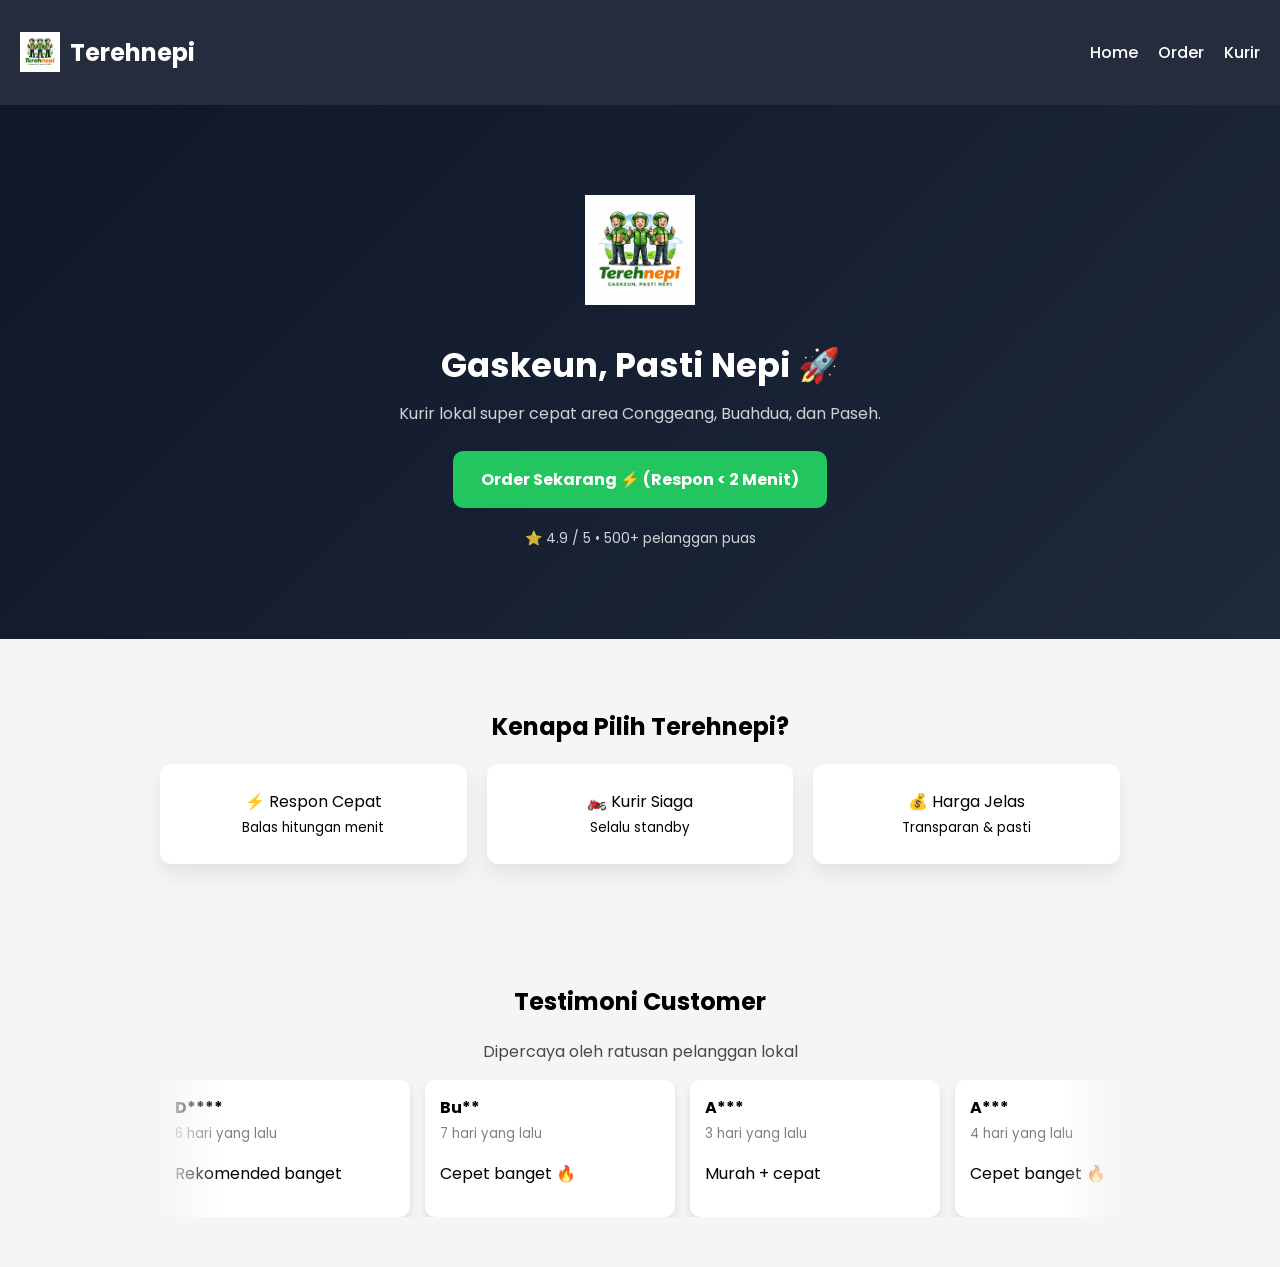
==== index.html @ 1b0d0988 "Enhance index.html with new styles and content Updated title and improved styling for various elemen" ====
<!DOCTYPE html>
<html lang="id">
<head>
<meta charset="UTF-8">
<meta name="viewport" content="width=device-width, initial-scale=1.0">
<title>Terehnepi - Kurir Lokal Cepat</title>

<link href="https://fonts.googleapis.com/css2?family=Poppins:wght@300;400;600&display=swap" rel="stylesheet">

<style>
* { box-sizing: border-box; }

body {
  margin: 0;
  font-family: 'Poppins', sans-serif;
  background: #f5f5f5;
}

/* HEADER */
header {
  background: rgba(15,23,42,0.9);
  backdrop-filter: blur(10px);
  color: white;
  padding: 15px 20px;
  display: flex;
  justify-content: space-between;
  align-items: center;
  position: sticky;
  top: 0;
  z-index: 1000;
}

.logo { display: flex; align-items: center; }
.logo img { height: 40px; margin-right: 10px; }

/* NAV */
nav { display: flex; gap: 20px; }
nav a {
  color: white;
  text-decoration: none;
  font-weight: 500;
}
nav a:hover { color: #22c55e; }

/* HAMBURGER */
.menu-toggle {
  display: none;
  font-size: 26px;
  cursor: pointer;
}

/* HERO */
.hero {
  text-align: center;
  padding: 90px 20px;
  background: linear-gradient(135deg, #0f172a, #1e293b);
  color: white;
}

.hero img { width: 110px; }

.hero h2 {
  font-size: 34px;
  margin-bottom: 10px;
}

.hero p {
  opacity: 0.8;
  max-width: 500px;
  margin: auto;
}

/* CTA */
.btn {
  background: #22c55e;
  padding: 16px 28px;
  color: white;
  border-radius: 10px;
  display: inline-block;
  margin-top: 25px;
  text-decoration: none;
  font-weight: bold;
  transition: 0.2s;
}

.btn:hover {
  background: #16a34a;
  transform: translateY(-2px);
}

/* TRUST */
.trust {
  margin-top: 20px;
  font-size: 14px;
  opacity: 0.8;
}

/* CONTAINER */
.container {
  padding: 50px 20px;
  max-width: 1000px;
  margin: auto;
}

.title { text-align: center; margin-bottom: 20px; }

/* GRID */
.services {
  display: grid;
  grid-template-columns: repeat(3, 1fr);
  gap: 20px;
}

/* CARD */
.card {
  background: white;
  padding: 25px;
  border-radius: 12px;
  text-align: center;
  box-shadow: 0 10px 20px rgba(0,0,0,0.08);
}

/* TESTIMONI */
.testimoni-wrapper {
  overflow: hidden;
  position: relative;
}

.testimoni-wrapper::before,
.testimoni-wrapper::after {
  content: "";
  position: absolute;
  top: 0;
  width: 60px;
  height: 100%;
  z-index: 2;
}

.testimoni-wrapper::before {
  left: 0;
  background: linear-gradient(to right, #f5f5f5, transparent);
}

.testimoni-wrapper::after {
  right: 0;
  background: linear-gradient(to left, #f5f5f5, transparent);
}

.testimoni-track {
  display: flex;
  gap: 15px;
  width: max-content;
  animation: jalan 120s linear infinite;
}

.testimoni-card {
  min-width: 250px;
  background: white;
  padding: 15px;
  border-radius: 10px;
  box-shadow: 0 5px 10px rgba(0,0,0,0.1);
}

.testimoni-card small {
  color: gray;
}

/* ANIMASI */
@keyframes jalan {
  from { transform: translateX(0); }
  to { transform: translateX(-50%); }
}

/* MOBILE */
@media(max-width:768px) {
  .menu-toggle { display: block; }

  nav {
    position: fixed;
    top: 60px;
    left: 0;
    width: 100%;
    background: #0f172a;
    flex-direction: column;
    max-height: 0;
    overflow: hidden;
  }

  nav.active { max-height: 300px; }

  .services {
    grid-template-columns: repeat(2,1fr);
  }
}

@media(max-width:480px) {
  .services {
    grid-template-columns: 1fr;
  }

  .hero h2 {
    font-size: 24px;
  }
}
</style>
</head>

<body>

<header>
  <div class="logo">
    <img src="logo.png">
    <h2>Terehnepi</h2>
  </div>

  <div class="menu-toggle" onclick="toggleMenu()" id="menuBtn">☰</div>

  <nav id="navMenu">
    <a href="index.html">Home</a>
    <a href="order.html">Order</a>
    <a href="kurir.html">Kurir</a>
  </nav>
</header>

<section class="hero">
  <img src="logo.png">
  <h2>Gaskeun, Pasti Nepi 🚀</h2>
  <p>Kurir lokal super cepat area Conggeang, Buahdua, dan Paseh.</p>

  <a href="order.html" class="btn">
    Order Sekarang ⚡ (Respon < 2 Menit)
  </a>

  <div class="trust">
    ⭐ 4.9 / 5 • 500+ pelanggan puas
  </div>
</section>

<div class="container">
  <h2 class="title">Kenapa Pilih Terehnepi?</h2>

  <div class="services">
    <div class="card">⚡ Respon Cepat<br><small>Balas hitungan menit</small></div>
    <div class="card">🏍️ Kurir Siaga<br><small>Selalu standby</small></div>
    <div class="card">💰 Harga Jelas<br><small>Transparan & pasti</small></div>
  </div>
</div>

<div class="container">
  <h2 class="title">Testimoni Customer</h2>

  <p style="text-align:center; opacity:0.7;">
    Dipercaya oleh ratusan pelanggan lokal
  </p>

  <div class="testimoni-wrapper" id="wrapper">
    <div class="testimoni-track" id="testimoniList"></div>
  </div>
</div>

<script>
// NAV
function toggleMenu() {
  const nav = document.getElementById("navMenu");
  const btn = document.getElementById("menuBtn");

  nav.classList.toggle("active");
  btn.innerHTML = nav.classList.contains("active") ? "✕" : "☰";
}

// TESTIMONI
const namaRandom = ["A***","Bu**","Ri**","Sa***","D****","A****","Ri****","Faj**","Pu***","De**"];
const komentar = [
  "Cepet banget 🔥",
  "Kurirnya ramah 👍",
  "Murah + cepat",
  "Langganan sih ini",
  "Mantap poll",
  "Driver santuy",
  "Rekomended banget",
  "Top service 🔥"
];

const list = document.getElementById("testimoniList");

let html = "";

for (let i = 0; i < 50; i++) {
  let nama = namaRandom[Math.floor(Math.random()*namaRandom.length)];
  let komen = komentar[Math.floor(Math.random()*komentar.length)];
  let hari = Math.floor(Math.random()*7)+1;

  html += `
    <div class="testimoni-card">
      <b>${nama}</b><br>
      <small>${hari} hari yang lalu</small>
      <p>${komen}</p>
    </div>
  `;
}

list.innerHTML = html + html;

// PAUSE
const wrapper = document.getElementById("wrapper");

wrapper.addEventListener("mouseenter", () => {
  list.style.animationPlayState = "paused";
});
wrapper.addEventListener("mouseleave", () => {
  list.style.animationPlayState = "running";
});
</script>

</body>
</html>
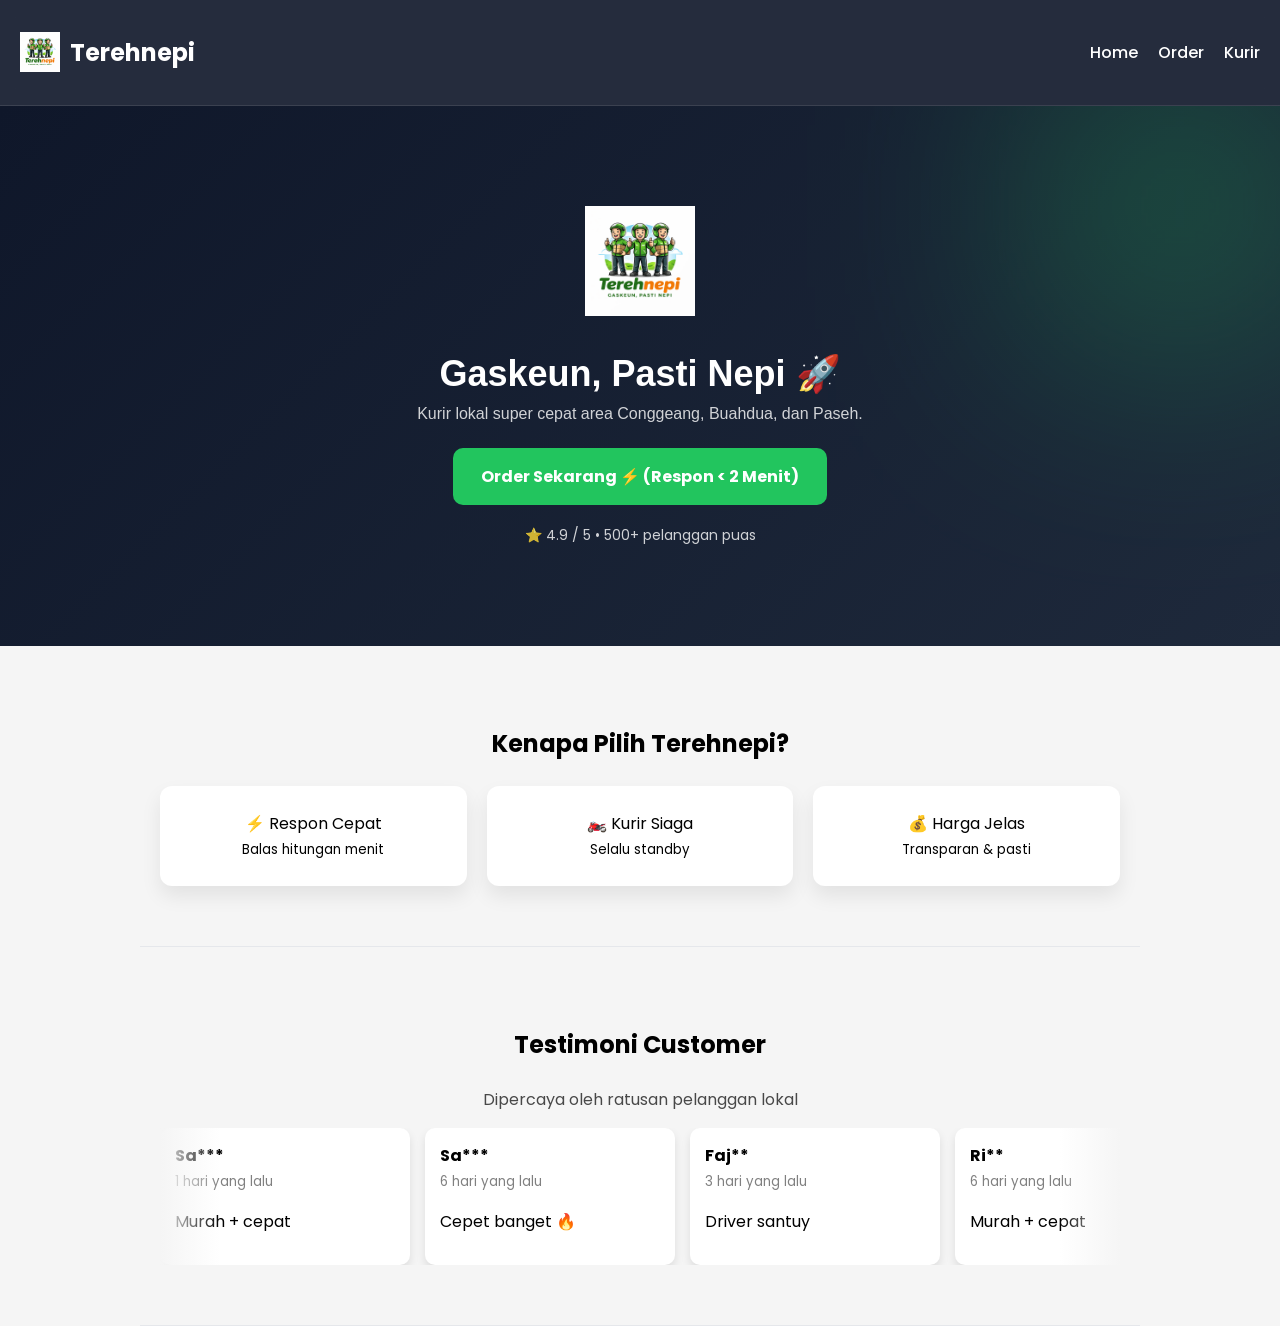
==== commit af7cf48e: "Enhance styles and layout in index.html" ====
--- a/index.html
+++ b/index.html
@@ -28,6 +28,7 @@
   position: sticky;
   top: 0;
   z-index: 1000;
+  border-bottom: 1px solid rgba(255,255,255,0.1);
 }
 
 .logo { display: flex; align-items: center; }
@@ -39,6 +40,7 @@
   color: white;
   text-decoration: none;
   font-weight: 500;
+  transition: 0.2s;
 }
 nav a:hover { color: #22c55e; }
 
@@ -52,22 +54,39 @@
 /* HERO */
 .hero {
   text-align: center;
-  padding: 90px 20px;
+  padding: 100px 20px;
   background: linear-gradient(135deg, #0f172a, #1e293b);
   color: white;
+  position: relative;
+  overflow: hidden;
+}
+
+/* glow effect */
+.hero::after {
+  content: "";
+  position: absolute;
+  width: 300px;
+  height: 300px;
+  background: #22c55e;
+  filter: blur(120px);
+  top: -50px;
+  right: -50px;
+  opacity: 0.3;
 }
 
 .hero img { width: 110px; }
 
 .hero h2 {
-  font-size: 34px;
+  font-size: 36px;
   margin-bottom: 10px;
+  font-weight: 600;
 }
 
 .hero p {
   opacity: 0.8;
   max-width: 500px;
   margin: auto;
+  font-weight: 300;
 }
 
 /* CTA */
@@ -80,12 +99,12 @@
   margin-top: 25px;
   text-decoration: none;
   font-weight: bold;
-  transition: 0.2s;
+  transition: 0.25s;
 }
 
 .btn:hover {
   background: #16a34a;
-  transform: translateY(-2px);
+  transform: translateY(-3px);
 }
 
 /* TRUST */
@@ -97,12 +116,13 @@
 
 /* CONTAINER */
 .container {
-  padding: 50px 20px;
+  padding: 60px 20px;
   max-width: 1000px;
   margin: auto;
-}
-
-.title { text-align: center; margin-bottom: 20px; }
+  border-bottom: 1px solid #e5e7eb;
+}
+
+.title { text-align: center; margin-bottom: 25px; }
 
 /* GRID */
 .services {
@@ -118,6 +138,11 @@
   border-radius: 12px;
   text-align: center;
   box-shadow: 0 10px 20px rgba(0,0,0,0.08);
+  transition: 0.3s;
+}
+
+.card:hover {
+  transform: translateY(-8px);
 }
 
 /* TESTIMONI */
@@ -159,6 +184,11 @@
   padding: 15px;
   border-radius: 10px;
   box-shadow: 0 5px 10px rgba(0,0,0,0.1);
+  transition: 0.3s;
+}
+
+.testimoni-card:hover {
+  transform: scale(1.05);
 }
 
 .testimoni-card small {
@@ -199,7 +229,7 @@
   }
 
   .hero h2 {
-    font-size: 24px;
+    font-size: 26px;
   }
 }
 </style>
@@ -259,7 +289,6 @@
 </div>
 
 <script>
-// NAV
 function toggleMenu() {
   const nav = document.getElementById("navMenu");
   const btn = document.getElementById("menuBtn");
@@ -301,7 +330,7 @@
 
 list.innerHTML = html + html;
 
-// PAUSE
+// pause
 const wrapper = document.getElementById("wrapper");
 
 wrapper.addEventListener("mouseenter", () => {
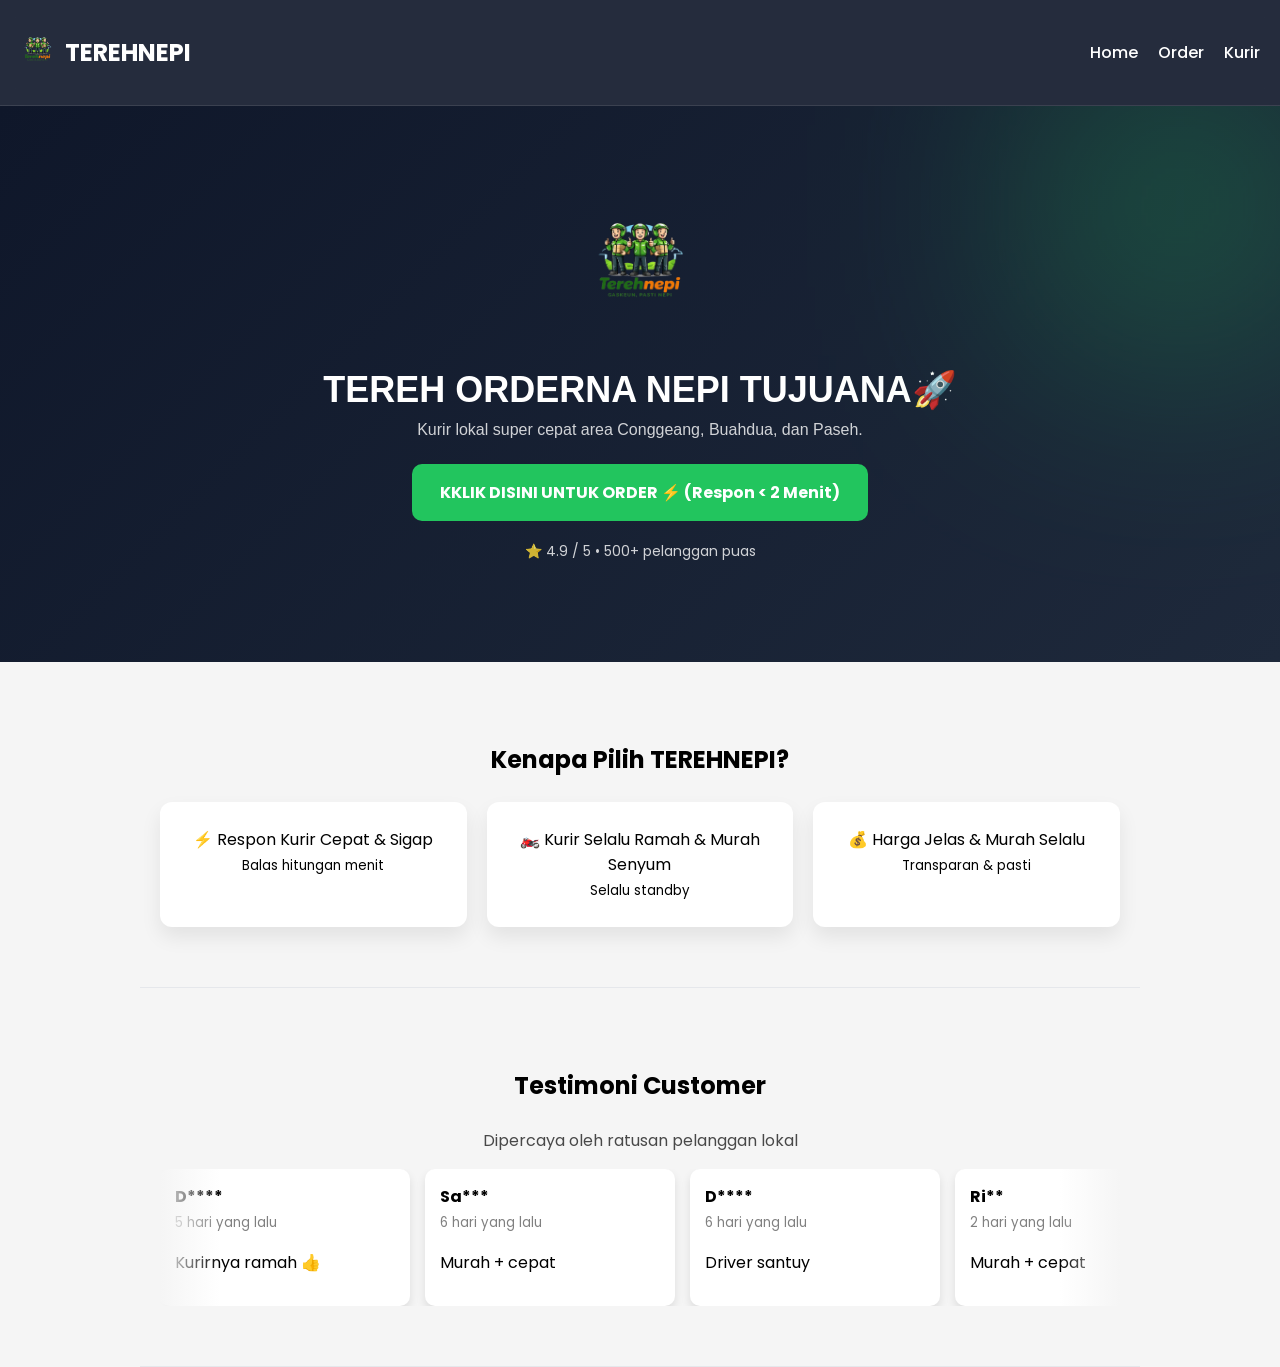
==== commit efbdeb4f: "Update title and content to uppercase for branding" ====
--- a/index.html
+++ b/index.html
@@ -3,7 +3,7 @@
 <head>
 <meta charset="UTF-8">
 <meta name="viewport" content="width=device-width, initial-scale=1.0">
-<title>Terehnepi - Kurir Lokal Cepat</title>
+<title>TEREHNEPI - Kurir Lokal Cepat</title>
 
 <link href="https://fonts.googleapis.com/css2?family=Poppins:wght@300;400;600&display=swap" rel="stylesheet">
 
@@ -240,7 +240,7 @@
 <header>
   <div class="logo">
     <img src="logo.png">
-    <h2>Terehnepi</h2>
+    <h2>TEREHNEPI</h2>
   </div>
 
   <div class="menu-toggle" onclick="toggleMenu()" id="menuBtn">☰</div>
@@ -254,11 +254,11 @@
 
 <section class="hero">
   <img src="logo.png">
-  <h2>Gaskeun, Pasti Nepi 🚀</h2>
+  <h2>TEREH ORDERNA NEPI TUJUANA🚀</h2>
   <p>Kurir lokal super cepat area Conggeang, Buahdua, dan Paseh.</p>
 
   <a href="order.html" class="btn">
-    Order Sekarang ⚡ (Respon < 2 Menit)
+    KKLIK DISINI UNTUK ORDER ⚡ (Respon < 2 Menit)
   </a>
 
   <div class="trust">
@@ -267,12 +267,12 @@
 </section>
 
 <div class="container">
-  <h2 class="title">Kenapa Pilih Terehnepi?</h2>
+  <h2 class="title">Kenapa Pilih TEREHNEPI?</h2>
 
   <div class="services">
-    <div class="card">⚡ Respon Cepat<br><small>Balas hitungan menit</small></div>
-    <div class="card">🏍️ Kurir Siaga<br><small>Selalu standby</small></div>
-    <div class="card">💰 Harga Jelas<br><small>Transparan & pasti</small></div>
+    <div class="card">⚡ Respon Kurir Cepat & Sigap<br><small>Balas hitungan menit</small></div>
+    <div class="card">🏍️ Kurir Selalu Ramah & Murah Senyum<br><small>Selalu standby</small></div>
+    <div class="card">💰 Harga Jelas & Murah Selalu<br><small>Transparan & pasti</small></div>
   </div>
 </div>
 
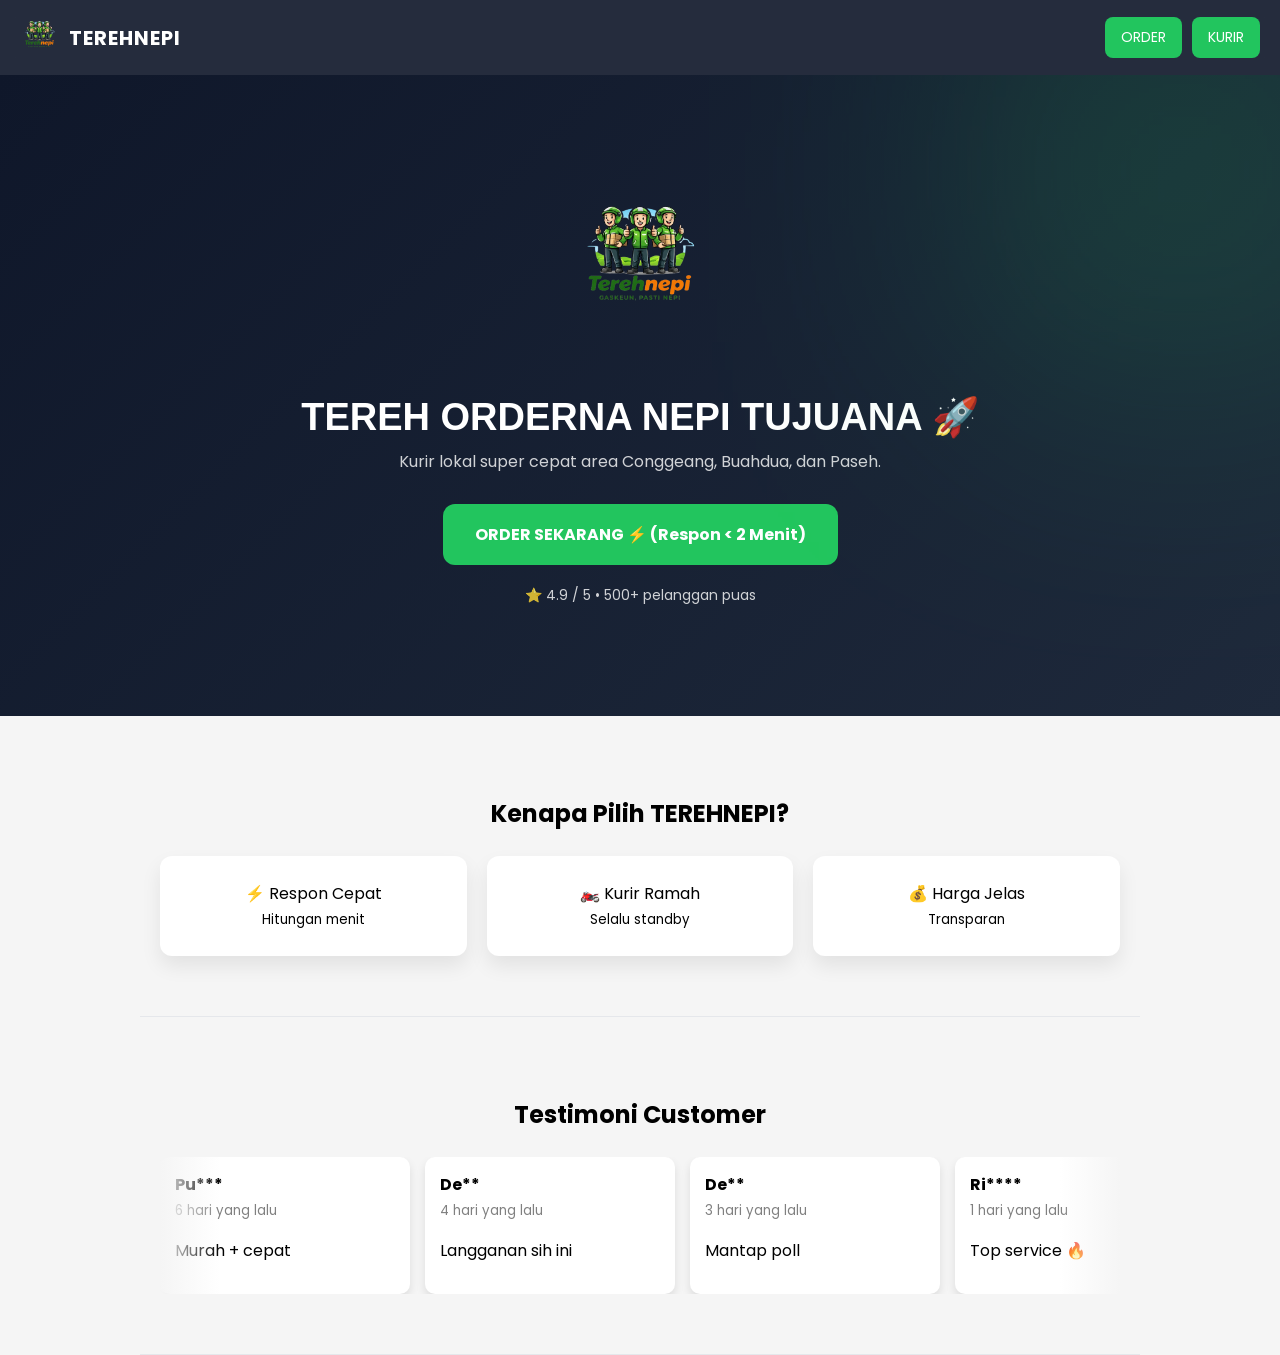
==== commit 182036f1: "Refactor header and hero section styles" ====
--- a/index.html
+++ b/index.html
@@ -28,56 +28,76 @@
   position: sticky;
   top: 0;
   z-index: 1000;
-  border-bottom: 1px solid rgba(255,255,255,0.1);
-}
-
-.logo { display: flex; align-items: center; }
-.logo img { height: 40px; margin-right: 10px; }
-
-/* NAV */
-nav { display: flex; gap: 20px; }
-nav a {
+}
+
+/* BRAND */
+.logo {
+  display: flex;
+  align-items: center;
+  font-weight: 600;
+}
+
+.logo img {
+  height: 45px;
+  margin-right: 10px;
+}
+
+.logo h2 {
+  margin: 0;
+  font-size: 20px;
+  letter-spacing: 1px;
+}
+
+/* MENU CTA STYLE */
+.nav-cta {
+  display: flex;
+  gap: 10px;
+}
+
+.nav-cta a {
+  background: #22c55e;
   color: white;
   text-decoration: none;
-  font-weight: 500;
+  padding: 10px 16px;
+  border-radius: 8px;
+  font-size: 14px;
   transition: 0.2s;
 }
-nav a:hover { color: #22c55e; }
-
-/* HAMBURGER */
-.menu-toggle {
-  display: none;
-  font-size: 26px;
-  cursor: pointer;
+
+.nav-cta a:hover {
+  background: #16a34a;
 }
 
 /* HERO */
 .hero {
   text-align: center;
-  padding: 100px 20px;
+  padding: 110px 20px;
   background: linear-gradient(135deg, #0f172a, #1e293b);
   color: white;
   position: relative;
   overflow: hidden;
 }
 
-/* glow effect */
 .hero::after {
   content: "";
   position: absolute;
-  width: 300px;
-  height: 300px;
+  width: 350px;
+  height: 350px;
   background: #22c55e;
-  filter: blur(120px);
-  top: -50px;
-  right: -50px;
+  filter: blur(140px);
+  top: -80px;
+  right: -80px;
   opacity: 0.3;
 }
 
-.hero img { width: 110px; }
+/* LOGO TENGAH */
+.hero img {
+  width: 140px;
+  margin-bottom: 10px;
+}
 
 .hero h2 {
-  font-size: 36px;
+  font-size: 38px;
   margin-bottom: 10px;
   font-weight: 600;
 }
@@ -86,17 +106,16 @@
   opacity: 0.8;
   max-width: 500px;
   margin: auto;
-  font-weight: 300;
 }
 
 /* CTA */
 .btn {
   background: #22c55e;
-  padding: 16px 28px;
+  padding: 18px 32px;
   color: white;
-  border-radius: 10px;
+  border-radius: 12px;
   display: inline-block;
-  margin-top: 25px;
+  margin-top: 30px;
   text-decoration: none;
   font-weight: bold;
   transition: 0.25s;
@@ -122,16 +141,18 @@
   border-bottom: 1px solid #e5e7eb;
 }
 
-.title { text-align: center; margin-bottom: 25px; }
-
-/* GRID */
+.title {
+  text-align: center;
+  margin-bottom: 25px;
+}
+
+/* SERVICES */
 .services {
   display: grid;
   grid-template-columns: repeat(3, 1fr);
   gap: 20px;
 }
 
-/* CARD */
 .card {
   background: white;
   padding: 25px;
@@ -184,18 +205,12 @@
   padding: 15px;
   border-radius: 10px;
   box-shadow: 0 5px 10px rgba(0,0,0,0.1);
-  transition: 0.3s;
-}
-
-.testimoni-card:hover {
-  transform: scale(1.05);
 }
 
 .testimoni-card small {
   color: gray;
 }
 
-/* ANIMASI */
 @keyframes jalan {
   from { transform: translateX(0); }
   to { transform: translateX(-50%); }
@@ -203,23 +218,13 @@
 
 /* MOBILE */
 @media(max-width:768px) {
-  .menu-toggle { display: block; }
-
-  nav {
-    position: fixed;
-    top: 60px;
-    left: 0;
-    width: 100%;
-    background: #0f172a;
-    flex-direction: column;
-    max-height: 0;
-    overflow: hidden;
-  }
-
-  nav.active { max-height: 300px; }
-
   .services {
     grid-template-columns: repeat(2,1fr);
+  }
+
+  .nav-cta a {
+    padding: 8px 12px;
+    font-size: 12px;
   }
 }
 
@@ -243,22 +248,19 @@
     <h2>TEREHNEPI</h2>
   </div>
 
-  <div class="menu-toggle" onclick="toggleMenu()" id="menuBtn">☰</div>
-
-  <nav id="navMenu">
-    <a href="index.html">Home</a>
-    <a href="order.html">Order</a>
-    <a href="kurir.html">Kurir</a>
-  </nav>
+  <div class="nav-cta">
+    <a href="order.html">ORDER</a>
+    <a href="kurir.html">KURIR</a>
+  </div>
 </header>
 
 <section class="hero">
   <img src="logo.png">
-  <h2>TEREH ORDERNA NEPI TUJUANA🚀</h2>
+  <h2>TEREH ORDERNA NEPI TUJUANA 🚀</h2>
   <p>Kurir lokal super cepat area Conggeang, Buahdua, dan Paseh.</p>
 
   <a href="order.html" class="btn">
-    KKLIK DISINI UNTUK ORDER ⚡ (Respon < 2 Menit)
+    ORDER SEKARANG ⚡ (Respon < 2 Menit)
   </a>
 
   <div class="trust">
@@ -270,34 +272,21 @@
   <h2 class="title">Kenapa Pilih TEREHNEPI?</h2>
 
   <div class="services">
-    <div class="card">⚡ Respon Kurir Cepat & Sigap<br><small>Balas hitungan menit</small></div>
-    <div class="card">🏍️ Kurir Selalu Ramah & Murah Senyum<br><small>Selalu standby</small></div>
-    <div class="card">💰 Harga Jelas & Murah Selalu<br><small>Transparan & pasti</small></div>
+    <div class="card">⚡ Respon Cepat<br><small>Hitungan menit</small></div>
+    <div class="card">🏍️ Kurir Ramah<br><small>Selalu standby</small></div>
+    <div class="card">💰 Harga Jelas<br><small>Transparan</small></div>
   </div>
 </div>
 
 <div class="container">
   <h2 class="title">Testimoni Customer</h2>
 
-  <p style="text-align:center; opacity:0.7;">
-    Dipercaya oleh ratusan pelanggan lokal
-  </p>
-
-  <div class="testimoni-wrapper" id="wrapper">
+  <div class="testimoni-wrapper">
     <div class="testimoni-track" id="testimoniList"></div>
   </div>
 </div>
 
 <script>
-function toggleMenu() {
-  const nav = document.getElementById("navMenu");
-  const btn = document.getElementById("menuBtn");
-
-  nav.classList.toggle("active");
-  btn.innerHTML = nav.classList.contains("active") ? "✕" : "☰";
-}
-
-// TESTIMONI
 const namaRandom = ["A***","Bu**","Ri**","Sa***","D****","A****","Ri****","Faj**","Pu***","De**"];
 const komentar = [
   "Cepet banget 🔥",
@@ -329,16 +318,6 @@
 }
 
 list.innerHTML = html + html;
-
-// pause
-const wrapper = document.getElementById("wrapper");
-
-wrapper.addEventListener("mouseenter", () => {
-  list.style.animationPlayState = "paused";
-});
-wrapper.addEventListener("mouseleave", () => {
-  list.style.animationPlayState = "running";
-});
 </script>
 
 </body>
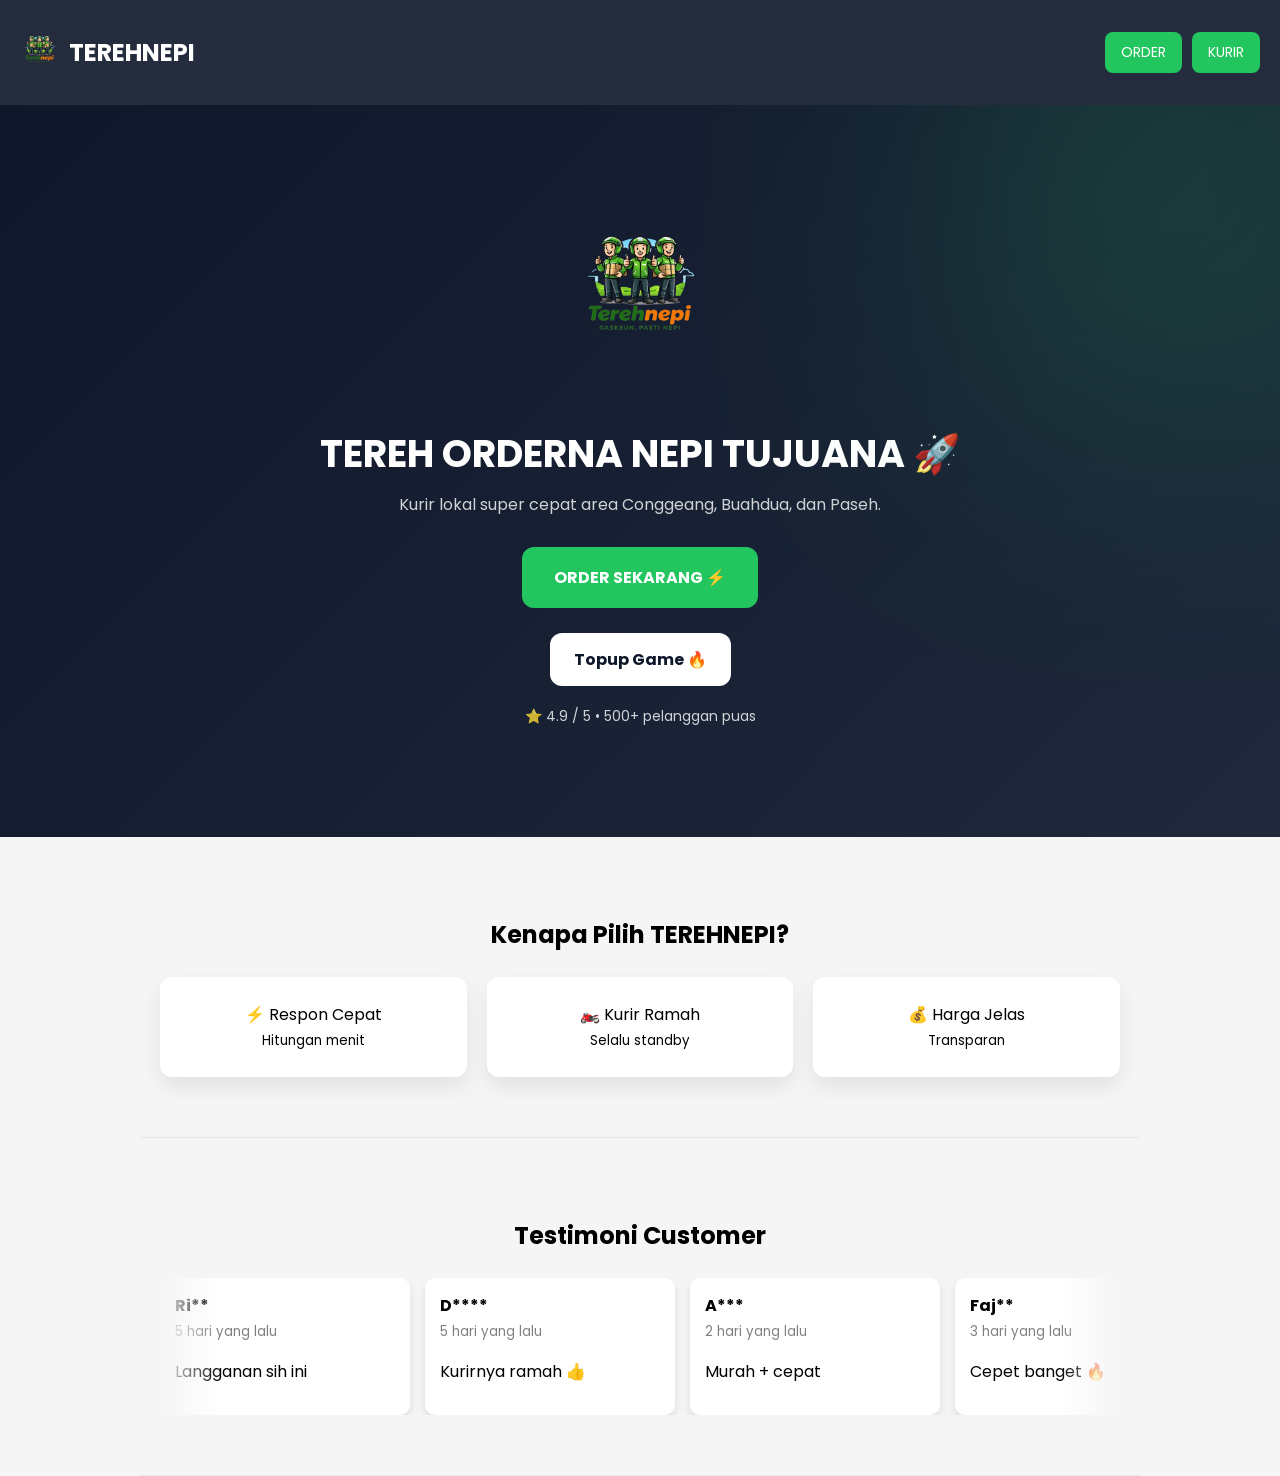
==== commit fce05050: "Refactor styles and update CTA section in index.html Removed unused logo styles and added secondary " ====
--- a/index.html
+++ b/index.html
@@ -42,13 +42,7 @@
   margin-right: 10px;
 }
 
-.logo h2 {
-  margin: 0;
-  font-size: 20px;
-  letter-spacing: 1px;
-}
-
-/* MENU CTA STYLE */
+/* NAV CTA */
 .nav-cta {
   display: flex;
   gap: 10px;
@@ -90,7 +84,6 @@
   opacity: 0.3;
 }
 
-/* LOGO TENGAH */
 .hero img {
   width: 140px;
   margin-bottom: 10px;
@@ -99,7 +92,6 @@
 .hero h2 {
   font-size: 38px;
   margin-bottom: 10px;
-  font-weight: 600;
 }
 
 .hero p {
@@ -126,6 +118,26 @@
   transform: translateY(-3px);
 }
 
+.btn-secondary {
+  background: white;
+  color: #0f172a;
+  margin-top: 15px;
+  padding: 14px 24px;
+}
+
+.btn-secondary:hover {
+  background: #e5e7eb;
+}
+
+/* CTA ROW */
+.cta-row {
+  display: flex;
+  justify-content: center;
+  gap: 12px;
+  margin-top: 10px;
+  flex-wrap: wrap;
+}
+
 /* TRUST */
 .trust {
   margin-top: 20px;
@@ -221,11 +233,6 @@
   .services {
     grid-template-columns: repeat(2,1fr);
   }
-
-  .nav-cta a {
-    padding: 8px 12px;
-    font-size: 12px;
-  }
 }
 
 @media(max-width:480px) {
@@ -259,9 +266,17 @@
   <h2>TEREH ORDERNA NEPI TUJUANA 🚀</h2>
   <p>Kurir lokal super cepat area Conggeang, Buahdua, dan Paseh.</p>
 
+  <!-- CTA UTAMA -->
   <a href="order.html" class="btn">
-    ORDER SEKARANG ⚡ (Respon < 2 Menit)
+    ORDER SEKARANG ⚡
   </a>
+
+  <!-- CTA TAMBAHAN -->
+  <div class="cta-row">
+    <a href="https://LINK-TOPUP-LU.COM" class="btn btn-secondary">
+      Topup Game 🔥
+    </a>
+  </div>
 
   <div class="trust">
     ⭐ 4.9 / 5 • 500+ pelanggan puas
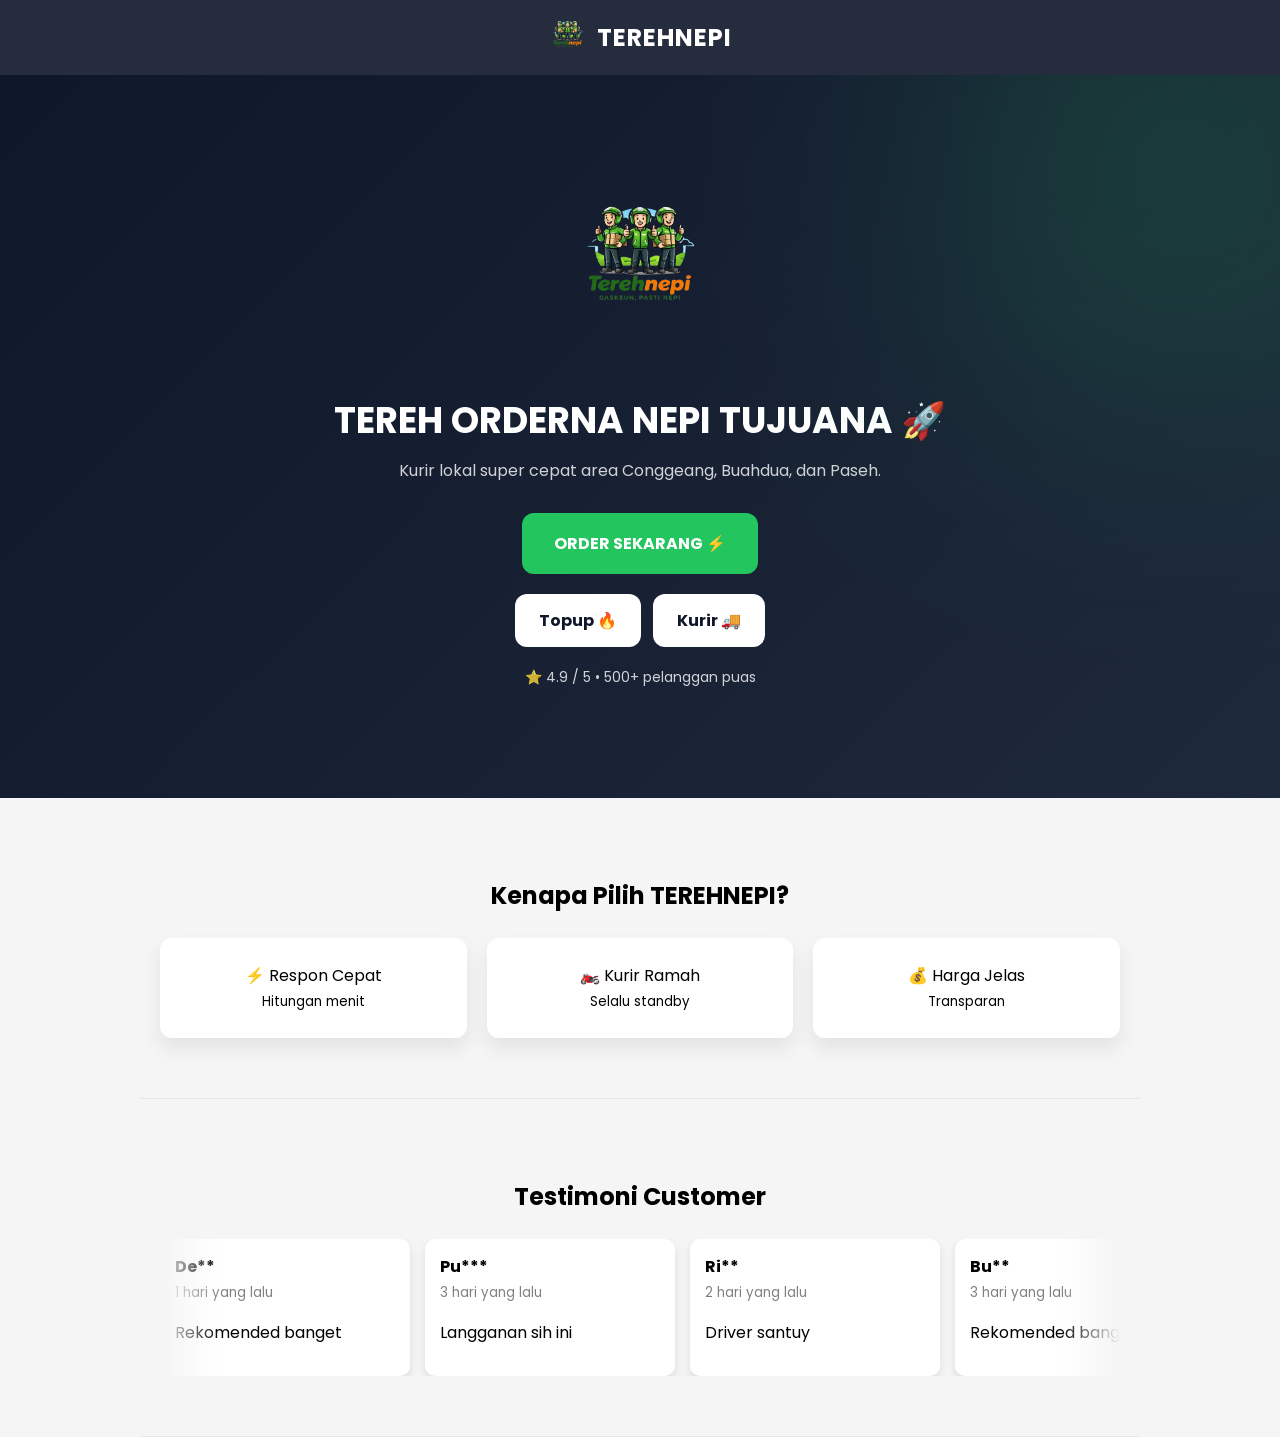
==== commit 7c143a25: "Refactor header layout and update button text" ====
--- a/index.html
+++ b/index.html
@@ -16,25 +16,23 @@
   background: #f5f5f5;
 }
 
-/* HEADER */
+/* HEADER (CENTER ONLY) */
 header {
   background: rgba(15,23,42,0.9);
   backdrop-filter: blur(10px);
   color: white;
   padding: 15px 20px;
   display: flex;
-  justify-content: space-between;
+  justify-content: center;
   align-items: center;
   position: sticky;
   top: 0;
   z-index: 1000;
 }
 
-/* BRAND */
 .logo {
   display: flex;
   align-items: center;
-  font-weight: 600;
 }
 
 .logo img {
@@ -42,24 +40,9 @@
   margin-right: 10px;
 }
 
-/* NAV CTA */
-.nav-cta {
-  display: flex;
-  gap: 10px;
-}
-
-.nav-cta a {
-  background: #22c55e;
-  color: white;
-  text-decoration: none;
-  padding: 10px 16px;
-  border-radius: 8px;
-  font-size: 14px;
-  transition: 0.2s;
-}
-
-.nav-cta a:hover {
-  background: #16a34a;
+.logo h2 {
+  margin: 0;
+  letter-spacing: 1px;
 }
 
 /* HERO */
@@ -90,7 +73,7 @@
 }
 
 .hero h2 {
-  font-size: 38px;
+  font-size: 36px;
   margin-bottom: 10px;
 }
 
@@ -121,8 +104,8 @@
 .btn-secondary {
   background: white;
   color: #0f172a;
-  margin-top: 15px;
   padding: 14px 24px;
+  margin-top: 10px;
 }
 
 .btn-secondary:hover {
@@ -191,7 +174,6 @@
   top: 0;
   width: 60px;
   height: 100%;
-  z-index: 2;
 }
 
 .testimoni-wrapper::before {
@@ -254,11 +236,6 @@
     <img src="logo.png">
     <h2>TEREHNEPI</h2>
   </div>
-
-  <div class="nav-cta">
-    <a href="order.html">ORDER</a>
-    <a href="kurir.html">KURIR</a>
-  </div>
 </header>
 
 <section class="hero">
@@ -274,7 +251,11 @@
   <!-- CTA TAMBAHAN -->
   <div class="cta-row">
     <a href="https://LINK-TOPUP-LU.COM" class="btn btn-secondary">
-      Topup Game 🔥
+      Topup 🔥
+    </a>
+
+    <a href="kurir.html" class="btn btn-secondary">
+      Kurir 🚚
     </a>
   </div>
 
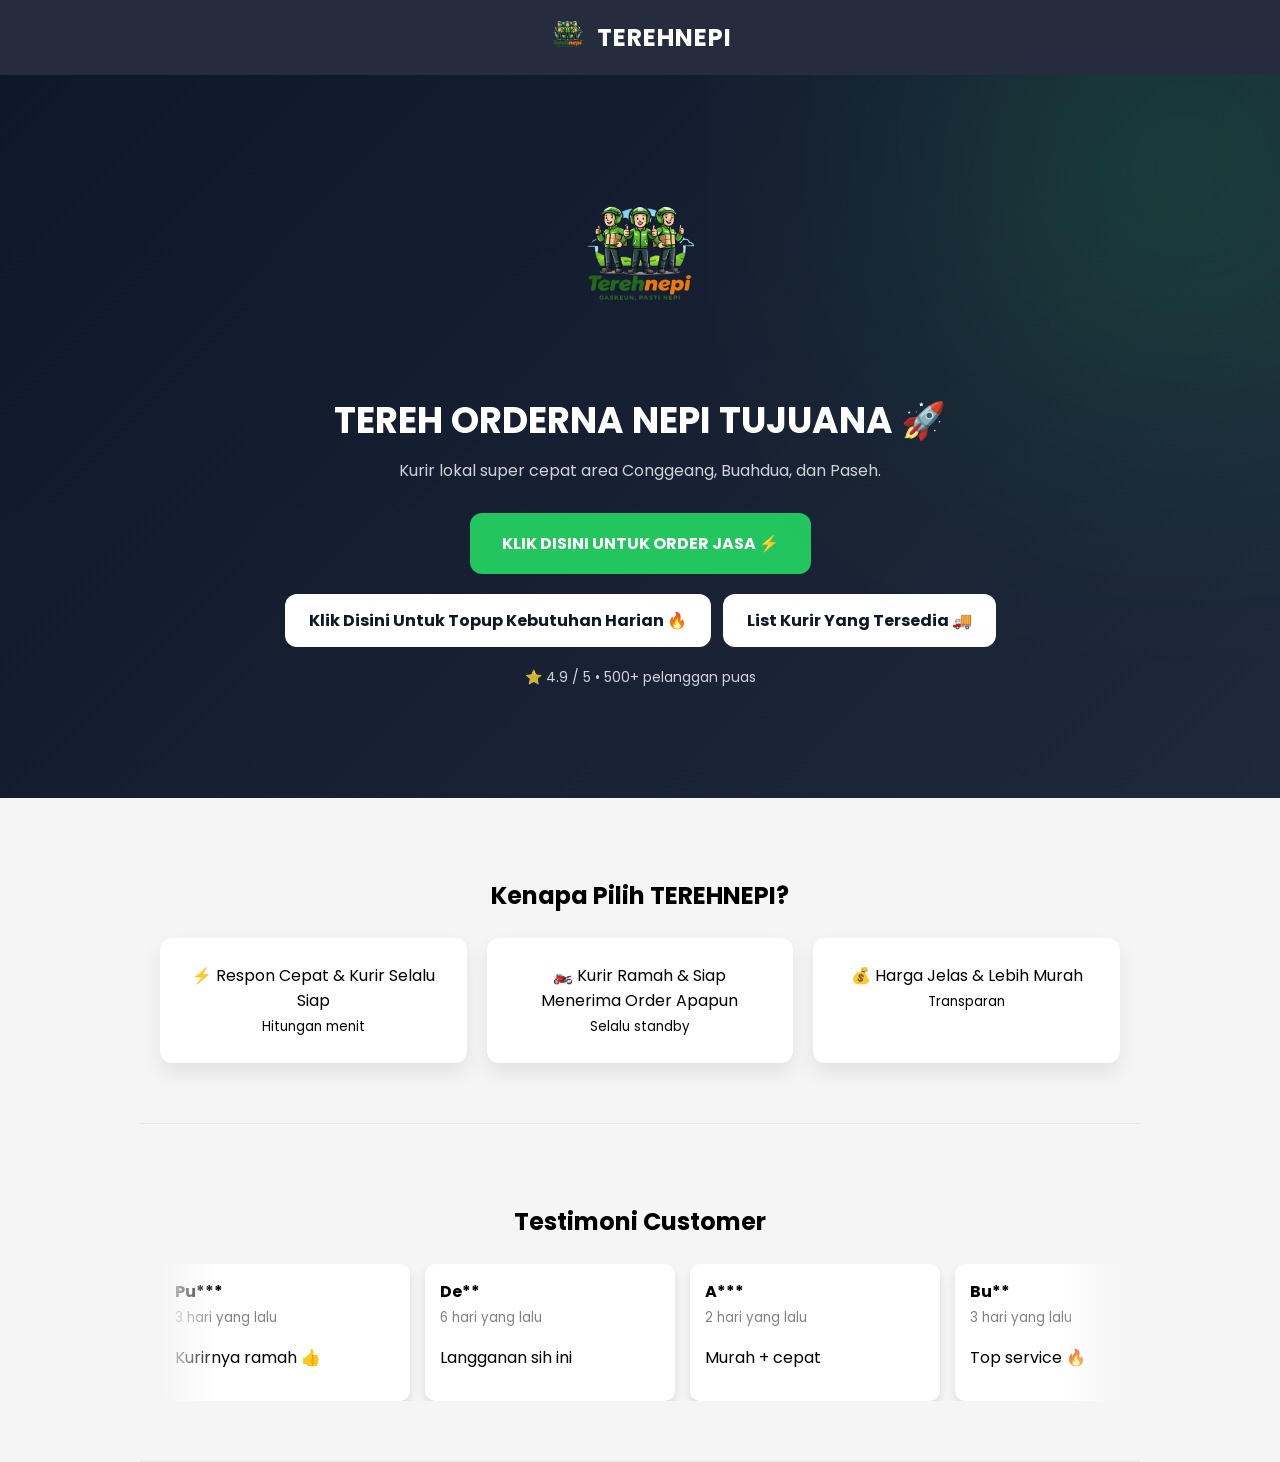
==== commit aca5d596: "Update call-to-action text and service descriptions" ====
--- a/index.html
+++ b/index.html
@@ -245,17 +245,17 @@
 
   <!-- CTA UTAMA -->
   <a href="order.html" class="btn">
-    ORDER SEKARANG ⚡
+  KLIK DISINI UNTUK ORDER JASA ⚡
   </a>
 
   <!-- CTA TAMBAHAN -->
   <div class="cta-row">
     <a href="https://LINK-TOPUP-LU.COM" class="btn btn-secondary">
-      Topup 🔥
+     Klik Disini Untuk Topup Kebutuhan Harian 🔥
     </a>
 
     <a href="kurir.html" class="btn btn-secondary">
-      Kurir 🚚
+      List Kurir Yang Tersedia 🚚
     </a>
   </div>
 
@@ -268,9 +268,9 @@
   <h2 class="title">Kenapa Pilih TEREHNEPI?</h2>
 
   <div class="services">
-    <div class="card">⚡ Respon Cepat<br><small>Hitungan menit</small></div>
-    <div class="card">🏍️ Kurir Ramah<br><small>Selalu standby</small></div>
-    <div class="card">💰 Harga Jelas<br><small>Transparan</small></div>
+    <div class="card">⚡ Respon Cepat & Kurir Selalu Siap<br><small>Hitungan menit</small></div>
+    <div class="card">🏍️ Kurir Ramah & Siap Menerima Order Apapun<br><small>Selalu standby</small></div>
+    <div class="card">💰 Harga Jelas & Lebih Murah<br><small>Transparan</small></div>
   </div>
 </div>
 
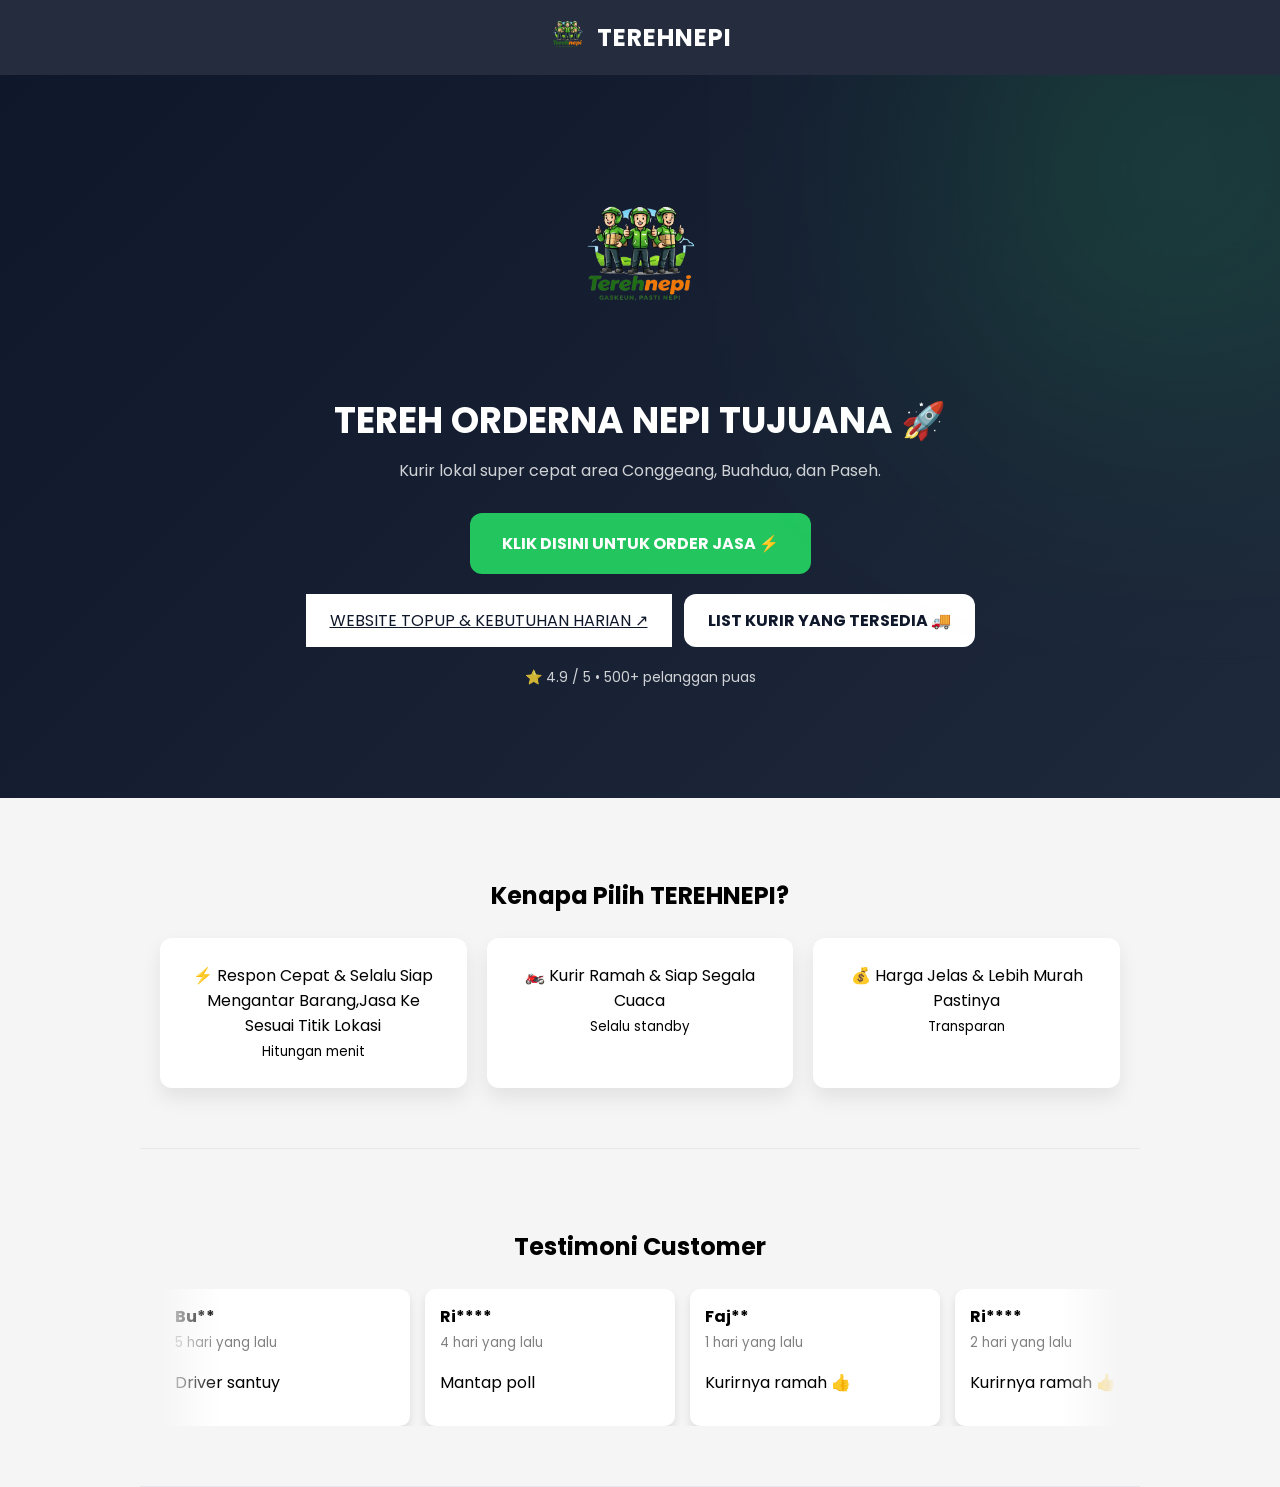
==== commit b16c78a1: "Modify CTA links and enhance service details Updated button links and improved service descriptions." ====
--- a/index.html
+++ b/index.html
@@ -250,12 +250,12 @@
 
   <!-- CTA TAMBAHAN -->
   <div class="cta-row">
-    <a href="https://LINK-TOPUP-LU.COM" class="btn btn-secondary">
-     Klik Disini Untuk Topup Kebutuhan Harian 🔥
-    </a>
+    <a href="https://buylink.id/decinstore" target="_blank" rel="noopener noreferrer" class="btn-secondary">
+  WEBSITE TOPUP & KEBUTUHAN HARIAN ↗
+</a>
 
     <a href="kurir.html" class="btn btn-secondary">
-      List Kurir Yang Tersedia 🚚
+      LIST KURIR YANG TERSEDIA 🚚
     </a>
   </div>
 
@@ -268,9 +268,9 @@
   <h2 class="title">Kenapa Pilih TEREHNEPI?</h2>
 
   <div class="services">
-    <div class="card">⚡ Respon Cepat & Kurir Selalu Siap<br><small>Hitungan menit</small></div>
-    <div class="card">🏍️ Kurir Ramah & Siap Menerima Order Apapun<br><small>Selalu standby</small></div>
-    <div class="card">💰 Harga Jelas & Lebih Murah<br><small>Transparan</small></div>
+    <div class="card">⚡ Respon Cepat & Selalu Siap Mengantar Barang,Jasa Ke Sesuai Titik Lokasi<br><small>Hitungan menit</small></div>
+    <div class="card">🏍️ Kurir Ramah & Siap Segala Cuaca <br><small>Selalu standby</small></div>
+    <div class="card">💰 Harga Jelas & Lebih Murah Pastinya<br><small>Transparan</small></div>
   </div>
 </div>
 
